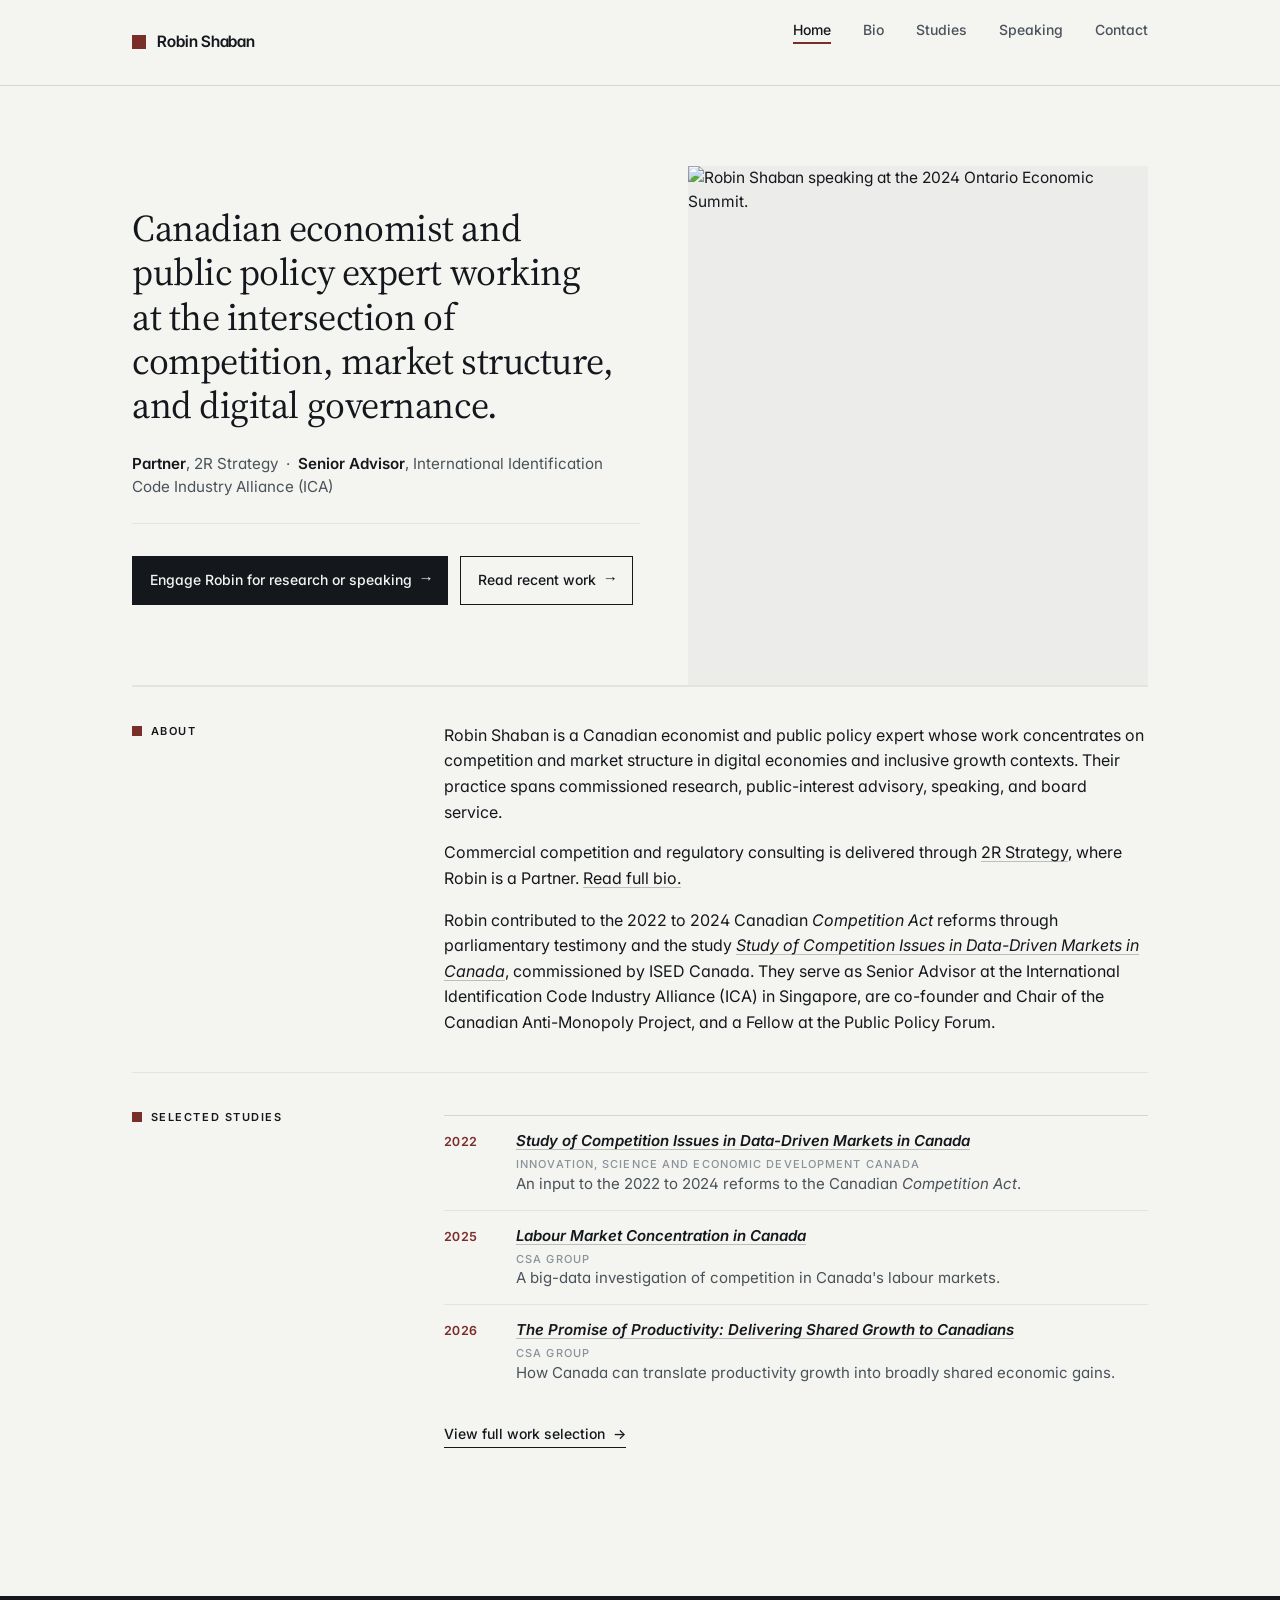
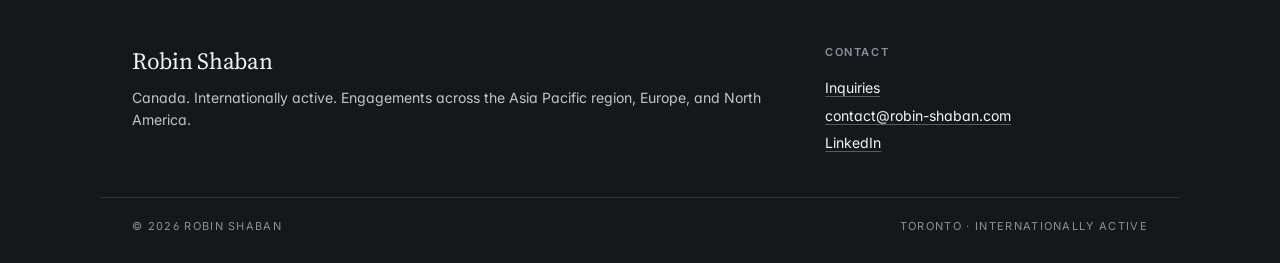
==== index.html @ ea3fa1c0 "Add files via upload" ====
<!DOCTYPE html>
<html lang="en">
<head>
  <meta charset="UTF-8">
  <meta name="viewport" content="width=device-width, initial-scale=1.0">
  <title>Robin Shaban</title>
  <meta name="description" content="Canadian economist and public policy expert working at the intersection of competition, market structure, and digital governance.">
  <meta property="og:type" content="website">
  <meta property="og:title" content="Robin Shaban">
  <meta property="og:description" content="Canadian economist and public policy expert working at the intersection of competition, market structure, and digital governance.">
  <meta property="og:url" content="https://robin-shaban.com/">
  <meta property="og:image" content="https://robin-shaban.com/images/portrait-1.jpg">
  <meta property="og:image:alt" content="Robin Shaban speaking at the 2023 Ontario Economic Summit.">
  <meta property="og:site_name" content="Robin Shaban">
  <meta name="twitter:card" content="summary_large_image">
  <meta name="twitter:title" content="Robin Shaban">
  <meta name="twitter:description" content="Canadian economist and public policy expert working at the intersection of competition, market structure, and digital governance.">
  <meta name="twitter:image" content="https://robin-shaban.com/images/portrait-1.jpg">
  <link rel="icon" type="image/svg+xml" href="favicon.svg">
  <link rel="apple-touch-icon" href="apple-touch-icon.svg">
  <link rel="preconnect" href="https://fonts.googleapis.com">
  <link rel="preconnect" href="https://fonts.gstatic.com" crossorigin>
  <link href="https://fonts.googleapis.com/css2?family=Inter:wght@400;500;600;700&family=Inter+Tight:wght@400;500;600;700&family=Source+Serif+4:opsz,wght@8..60,400;8..60,500;8..60,600&display=swap" rel="stylesheet">
  <link rel="stylesheet" href="styles.css">
</head>
<body>
<a href="#main-content" class="skip-to-content">Skip to main content</a>
<header class="site-header">
  <div class="site-header-inner">
    <a href="index.html" class="site-name">Robin Shaban</a>
    <button class="nav-toggle" aria-label="Toggle navigation" aria-expanded="false" aria-controls="primary-nav">
      <span class="nav-toggle-bar"></span>
      <span class="nav-toggle-bar"></span>
      <span class="nav-toggle-bar"></span>
    </button>
    <nav id="primary-nav" class="site-nav" aria-label="Primary">
      <ul>
        <li><a href="index.html" aria-current="page">Home</a></li>
        <li><a href="bio.html">Bio</a></li>
        <li><a href="work.html">Studies</a></li>
        <li><a href="speaking.html">Speaking</a></li>
        <li><a href="contact.html">Contact</a></li>
      </ul>
    </nav>
  </div>
</header>

<main id="main-content" tabindex="-1">

  <section class="cover-hero">
    <div class="cover-hero-text">
      <h1 class="hero-statement">
        Canadian economist and public policy expert working at the intersection of competition, market structure, and digital governance.
      </h1>
      <p class="hero-proof">
        <strong>Partner</strong>, 2R Strategy &nbsp;&middot;&nbsp; <strong>Senior Advisor</strong>, International Identification Code Industry Alliance (ICA)
      </p>
      <div class="hero-ctas">
        <a href="contact.html" class="btn primary">Engage Robin for research or speaking <span class="arr">&rarr;</span></a>
        <a href="work.html" class="btn">Read recent work <span class="arr">&rarr;</span></a>
      </div>
    </div>
    <figure class="cover-hero-portrait">
      <img src="images/portrait-3.jpg" alt="Robin Shaban speaking at the 2024 Ontario Economic Summit.">
    </figure>
  </section>

  <section class="row">
    <aside class="rail">
      <div class="section-title"><span class="num">&bull;</span>About</div>
    </aside>
    <div>
      <div class="body-prose">
        <p>Robin Shaban is a Canadian economist and public policy expert whose work concentrates on competition and market structure in digital economies and inclusive growth contexts. Their practice spans commissioned research, public-interest advisory, speaking, and board service.</p>
        <p>Commercial competition and regulatory consulting is delivered through <a href="https://2rstrategy.ca/" target="_blank" rel="noopener">2R Strategy</a>, where Robin is a Partner. <a href="bio.html">Read full bio.</a></p>
      </div>
      <div class="body-prose" style="margin-top: 1rem;">
        <p>Robin contributed to the 2022 to 2024 Canadian <em>Competition Act</em> reforms through parliamentary testimony and the study <a href="https://vivicresearch.ca/work/study-of-competition-issues-in-data-driven-markets-in-canada" target="_blank" rel="noopener"><em>Study of Competition Issues in Data-Driven Markets in Canada</em></a>, commissioned by ISED Canada. They serve as Senior Advisor at the International Identification Code Industry Alliance (ICA) in Singapore, are co-founder and Chair of the Canadian Anti-Monopoly Project, and a Fellow at the Public Policy Forum.</p>
      </div>
    </div>
  </section>

  <section class="row">
    <aside class="rail">
      <div class="section-title"><span class="num">&bull;</span>Selected Studies</div>
    </aside>
    <div>
      <div class="table">
        <div class="row-item">
          <span class="ix">2022</span>
          <span class="row-body">
            <strong><a href="https://vivicresearch.ca/work/study-of-competition-issues-in-data-driven-markets-in-canada" target="_blank" rel="noopener"><em>Study of Competition Issues in Data-Driven Markets in Canada</em></a></strong>
            <span class="row-pub">Innovation, Science and Economic Development Canada</span>
            An input to the 2022 to 2024 reforms to the Canadian <em>Competition Act</em>.
          </span>
        </div>
        <div class="row-item">
          <span class="ix">2025</span>
          <span class="row-body">
            <strong><a href="https://www.csagroup.org/wp-content/uploads/CSA_Public-Policy_Labour-Concentration-Paper_Accessible_04.11.25.pdf" target="_blank" rel="noopener"><em>Labour Market Concentration in Canada</em></a></strong>
            <span class="row-pub">CSA Group</span>
            A big-data investigation of competition in Canada's labour markets.
          </span>
        </div>
        <div class="row-item">
          <span class="ix">2026</span>
          <span class="row-body">
            <strong><a href="https://www.csagroup.org/article/public-policy/the-promise-of-productivity-delivering-shared-growth-to-canadians/" target="_blank" rel="noopener"><em>The Promise of Productivity: Delivering Shared Growth to Canadians</em></a></strong>
            <span class="row-pub">CSA Group</span>
            How Canada can translate productivity growth into broadly shared economic gains.
          </span>
        </div>
      </div>
      <a href="work.html" class="ghost-link">View full work selection <span aria-hidden="true">&rarr;</span></a>
    </div>
  </section>

</main>

<footer class="site-footer">
  <div class="site-footer-inner">
    <div>
      <div class="footer-name">Robin Shaban</div>
      <p>Canada. Internationally active. Engagements across the Asia Pacific region, Europe, and North America.</p>
    </div>
    <div>
      <h4>Contact</h4>
      <ul>
        <li><a href="contact.html">Inquiries</a></li>
        <li><a href="mailto:contact@robin-shaban.com">contact@robin-shaban.com</a></li>
        <li><a href="https://www.linkedin.com/in/robinshaban/" target="_blank" rel="noopener">LinkedIn</a></li>
      </ul>
    </div>
  </div>
  <div class="footer-bottom">
    <span>&copy; 2026 Robin Shaban</span>
    <span>Toronto &middot; Internationally active</span>
  </div>
</footer>

<script>
  (function() {
    const btn = document.querySelector('.nav-toggle');
    const nav = document.getElementById('primary-nav');
    if (!btn || !nav) return;
    btn.addEventListener('click', () => {
      const open = nav.classList.toggle('open');
      btn.setAttribute('aria-expanded', open ? 'true' : 'false');
      document.documentElement.classList.toggle('nav-open', open);
    });
    nav.querySelectorAll('a').forEach(a => a.addEventListener('click', () => {
      nav.classList.remove('open');
      btn.setAttribute('aria-expanded', 'false');
      document.documentElement.classList.remove('nav-open');
    }));
  })();
</script>
</body>
</html>
---- styles.css ----
/* ================================================================
   robin-shaban.com — Institute (Cover hero)
   Stage 2: shared styles for index, bio, work, speaking, contact,
   philanthropy.

   Type:    Inter (body, labels, nav) + Source Serif 4 (hero & H1 only)
   Palette: cool off-white paper, near-black ink, deep oxblood accent
   Layout:  rail + content sidebar grid, 260px rail + 1fr content
   ================================================================ */
:root {
  --paper: #f4f4f1;
  --paper-2: #ececea;
  --card: #ffffff;
  --ink: #14181c;
  --ink-2: #4a525a;
  --ink-3: #8a929a;
  --rule: #d6d6d2;
  --rule-soft: #e4e4df;
  --accent: #7a2e2a;
  --accent-soft: #9a3e3a;
  --max: 1080px;
}
* { box-sizing: border-box; margin: 0; padding: 0; }
html { -webkit-text-size-adjust: 100%; }
html, body { background: var(--paper); }
body {
  font-family: "Inter", -apple-system, BlinkMacSystemFont, system-ui, sans-serif;
  font-feature-settings: "kern", "liga", "ss01", "cv11";
  font-size: 15.5px;
  line-height: 1.55;
  color: var(--ink);
  -webkit-font-smoothing: antialiased;
  text-rendering: optimizeLegibility;
}
a {
  color: var(--ink);
  text-decoration: underline;
  text-decoration-thickness: 1px;
  text-underline-offset: 3px;
  text-decoration-color: rgba(20, 24, 28, 0.25);
}
a:hover {
  color: var(--accent);
  text-decoration-color: var(--accent);
}
em, i { font-style: italic; }
strong { font-weight: 600; }
h1, h2, h3, h4 { font-style: normal; }
/* ---------- Site Header ---------- */
header.site-header {
  background: var(--paper);
  border-bottom: 1px solid var(--rule);
  position: relative;
}
.site-header-inner {
  max-width: var(--max);
  margin: 0 auto;
  padding: 1.15rem 2rem;
  display: flex;
  justify-content: space-between;
  align-items: center;
  gap: 2rem;
}
.site-name {
  font-family: "Inter Tight", "Inter", sans-serif;
  font-weight: 600;
  font-size: 0.98rem;
  letter-spacing: -0.005em;
  text-decoration: none;
  color: var(--ink);
  display: flex;
  align-items: center;
  gap: 0.7rem;
}
.site-name::before {
  content: "";
  width: 14px;
  height: 14px;
  background: var(--accent);
  display: inline-block;
}
nav.site-nav ul {
  list-style: none;
  display: flex;
  gap: 2rem;
}
nav.site-nav a {
  text-decoration: none;
  color: var(--ink-2);
  font-size: 0.875rem;
  font-weight: 500;
  padding-bottom: 4px;
}
nav.site-nav a:hover { color: var(--ink); }
nav.site-nav a[aria-current="page"] {
  color: var(--ink);
  border-bottom: 2px solid var(--accent);
}
/* ---------- Main + Row grid ---------- */
main {
  max-width: var(--max);
  margin: 0 auto;
  padding: 2.5rem 2rem 3rem;
}
.row {
  display: grid;
  grid-template-columns: 260px 1fr;
  column-gap: 3.25rem;
  padding: 2.25rem 0;
  border-top: 1px solid var(--rule-soft);
  align-items: start;
}
.row:first-child { border-top: none; padding-top: 1rem; }
.rail .label,
.section-title,
.eyebrow {
  font-family: "Inter", sans-serif;
  font-weight: 600;
}
.section-title {
  font-size: 11px;
  letter-spacing: 0.14em;
  text-transform: uppercase;
  color: var(--ink);
  margin-bottom: 0.4rem;
}
.section-title .num {
  display: inline-block;
  width: 10px;
  height: 10px;
  background: var(--accent);
  color: transparent;
  font-size: 0;
  vertical-align: middle;
  margin-right: 0.55rem;
  position: relative;
  top: -1px;
}
/* ---------- Cover Hero (home page only) ---------- */
.cover-hero {
  display: grid;
  grid-template-columns: 1.05fr 0.95fr;
  column-gap: 3rem;
  align-items: stretch;
  padding: 2.5rem 0 0;
  border-bottom: 1px solid var(--rule-soft);
  min-height: 560px;
}
.cover-hero-text {
  display: flex;
  flex-direction: column;
  justify-content: center;
  padding-bottom: 2.5rem;
}
.eyebrow {
  font-size: 11px;
  letter-spacing: 0.18em;
  text-transform: uppercase;
  color: var(--accent);
  margin-bottom: 1.25rem;
  display: flex;
  align-items: baseline;
  gap: 0.7rem;
}
.eyebrow::before {
  content: "";
  display: inline-block;
  width: 32px;
  height: 1px;
  background: var(--accent);
  flex: 0 0 32px;
}
.hero-statement {
  font-family: "Source Serif 4", Georgia, "Times New Roman", serif;
  font-size: 2.35rem;
  line-height: 1.18;
  letter-spacing: -0.012em;
  font-weight: 400;
  color: var(--ink);
  margin-bottom: 1.5rem;
  text-wrap: balance;
}
.hero-proof {
  font-size: 0.95rem;
  color: var(--ink-2);
  margin-bottom: 2rem;
  padding-bottom: 1.5rem;
  border-bottom: 1px solid var(--rule-soft);
}
.hero-proof strong { font-weight: 600; color: var(--ink); }
.hero-ctas {
  display: flex;
  gap: 0.75rem;
  flex-wrap: wrap;
}
.cover-hero-portrait {
  position: relative;
  overflow: hidden;
  background: var(--paper-2);
}
.cover-hero-portrait img {
  position: absolute;
  inset: 0;
  width: 100%;
  height: 100%;
  object-fit: cover;
  object-position: center 18%;
}
.cover-hero-portrait .tag {
  position: absolute;
  bottom: 14px;
  right: 14px;
  background: rgba(20, 24, 28, 0.62);
  backdrop-filter: blur(8px);
  color: var(--paper);
  font-size: 10.5px;
  letter-spacing: 0.18em;
  text-transform: uppercase;
  font-weight: 600;
  padding: 7px 11px;
  text-align: right;
  line-height: 1.55;
}
/* ---------- Page intro (non-home pages, balanced 2-col stretch) ---------- */
.page-intro {
  display: grid;
  grid-template-columns: 1.05fr 0.95fr;
  column-gap: 3rem;
  align-items: stretch;
  padding: 2.75rem 0 2.75rem;
  border-bottom: 1px solid var(--rule-soft);
}
.page-intro.start { align-items: start; }
.page-intro.start .page-intro-figure { position: sticky; top: 1rem; align-self: start; aspect-ratio: 3 / 4; min-height: 0; }
.page-intro-right { display: flex; flex-direction: column; gap: 1rem; }
.page-intro.start .page-intro-right { position: sticky; top: 1rem; align-self: start; }
.page-intro.start .page-intro-right .page-intro-figure {
  position: relative;
  aspect-ratio: auto;
  min-height: 0;
  display: block;
  top: auto;
}
.page-intro.start .page-intro-right .page-intro-figure img {
  position: relative;
  width: 100%;
  height: auto;
  inset: auto;
  display: block;
  aspect-ratio: 4 / 5;
  object-fit: cover;
}
.page-intro-right .download-row { flex-wrap: wrap; gap: 0.5rem; }
.page-intro-right .download-row .btn { flex: 1; min-width: 0; font-size: 0.82rem; padding: 0.65rem 0.85rem; }
.page-intro.no-figure { grid-template-columns: 1fr; max-width: 720px; }
.page-intro-text {
  display: flex;
  flex-direction: column;
  justify-content: center;
  padding-bottom: 0.5rem;
}
.page-intro-figure {
  position: relative;
  overflow: hidden;
  background: var(--paper-2);
  margin: 0;
  aspect-ratio: 4 / 3;
  min-height: 260px;
}
.page-intro-figure img {
  position: absolute;
  inset: 0;
  width: 100%;
  height: 100%;
  object-fit: cover;
  display: block;
}
.page-intro-figure .tag {
  position: absolute;
  bottom: 14px;
  right: 14px;
  background: rgba(20, 24, 28, 0.62);
  backdrop-filter: blur(8px);
  color: var(--paper);
  font-size: 10.5px;
  letter-spacing: 0.18em;
  text-transform: uppercase;
  font-weight: 600;
  padding: 7px 11px;
  text-align: right;
  line-height: 1.55;
}
.page-intro-figure .play-overlay {
  position: absolute; inset: 0;
  display: grid; place-items: center;
  z-index: 2;
}
.page-intro-figure .play-overlay .feature-play {
  width: 76px; height: 76px;
  background: var(--accent);
  border-radius: 50%;
  display: grid; place-items: center;
  box-shadow: 0 8px 28px rgba(0,0,0,0.35);
  transition: transform 0.18s;
}
.page-intro-figure .play-overlay .feature-play::after {
  content: "";
  width: 0; height: 0;
  border-left: 18px solid var(--paper);
  border-top: 12px solid transparent;
  border-bottom: 12px solid transparent;
  margin-left: 5px;
}
/* ---------- Feature spotlight (home page in-conversation) ---------- */
/* ---------- Roles & credentials grid (bio page) ---------- */
/* ---------- About anchors (home) ---------- */
/* ---------- Entry list (past speaking, consistent format) ---------- */
ul.entries { list-style: none; margin-left: 0; margin-bottom: 0; }
ul.entries li {
  display: flex;
  flex-direction: column;
  gap: 0.3rem;
  padding: 0.95rem 0;
  border-bottom: 1px solid var(--rule-soft);
  margin-bottom: 0;
}
ul.entries li:last-child { border-bottom: none; }
ul.entries .e-type {
  font-family: "Inter", sans-serif;
  font-size: 10.5px;
  letter-spacing: 0.16em;
  text-transform: uppercase;
  color: var(--accent);
  font-weight: 600;
  display: inline-flex;
  gap: 0.55rem;
  align-items: baseline;
}
ul.entries .e-type::before {
  content: "";
  display: inline-block;
  width: 22px;
  height: 1px;
  background: var(--accent);
  align-self: center;
}
ul.entries .e-body {
  font-size: 1rem;
  line-height: 1.45;
  color: var(--ink);
  display: block;
}
ul.entries .e-body .e-title { font-weight: 600; color: var(--ink); }
ul.entries .e-body .e-title em { font-style: italic; }
ul.entries .e-body .e-venue { color: var(--ink-3); font-weight: 400; }
@media (max-width: 900px) {
ul.entries .e-type { font-size: 10px; }
}
/* Engagement accordion (speaking selected engagements) */
/* ---------- Engagements: Featured + linklist (speaking) ---------- */
/* ---------- Engagements 1 + 2 grid (speaking) ---------- */
/* ---------- Speaking variants ---------- */
/* Variant A: full-width banner hero */
/* Variant B: photo grid hero */
/* Variant D: pull-quote led */
/* Variant E: topics-first hero */
/* ---------- Download row (CV & media) ---------- */
.download-row {
  display: flex;
  gap: 0.75rem;
  flex-wrap: wrap;
  margin-top: 1rem;
}
/* ---------- Page header (non-home pages) ---------- */
.page-header.row {
  border-top: none;
  padding-top: 1.5rem;
  padding-bottom: 2.5rem;
}
.page-header .eyebrow { margin-bottom: 0;}
.page-title {
  font-family: "Source Serif 4", Georgia, "Times New Roman", serif;
  font-weight: 400;
  font-size: 2.6rem;
  line-height: 1.12;
  letter-spacing: -0.014em;
  color: var(--ink);
  margin-bottom: 1rem;
  text-wrap: balance;
}
.lede {
  font-size: 1.05rem;
  line-height: 1.55;
  color: var(--ink);
  margin-bottom: 0.95rem;
  text-wrap: pretty;
}
.lede:last-child { margin-bottom: 0; }
/* ---------- Buttons ---------- */
.btn {
  display: inline-flex;
  align-items: center;
  gap: 0.6rem;
  padding: 0.72rem 1.05rem;
  font-size: 0.875rem;
  font-weight: 500;
  text-decoration: none;
  border: 1px solid var(--ink);
  color: var(--ink);
  background: transparent;
  transition: background 0.15s ease, color 0.15s ease;
}
.btn.primary {
  background: var(--ink);
  color: var(--paper);
  border-color: var(--ink);
}
.btn.primary:hover { background: var(--accent); border-color: var(--accent); }
.btn:hover { background: var(--ink); color: var(--paper); }
.btn .arr {
  font-family: ui-monospace, "JetBrains Mono", Menlo, monospace;
  font-size: 0.95rem;
  transition: transform 0.15s ease;
}
.btn:hover .arr { transform: translateX(3px); }
/* ---------- Body prose ---------- */
p { margin-bottom: 0.95rem; }
p:last-child { margin-bottom: 0; }
.body-prose p { font-size: 1rem; line-height: 1.6; color: var(--ink); }
.body-prose p:first-child { margin-top: 0; }
ul, ol { margin-left: 1.25rem; margin-bottom: 1rem; }
li { margin-bottom: 0.5rem; }
/* ---------- Directory list (used on bio, contact, etc.) ---------- */
ul.directory {
  list-style: none;
  margin-left: 0;
  border-top: 1px solid var(--rule);
}
ul.directory li {
  padding: 0.85rem 0;
  border-bottom: 1px solid var(--rule-soft);
  font-size: 0.97rem;
  line-height: 1.5;
  display: grid;
  grid-template-columns: 110px 1fr;
  gap: 1rem;
  align-items: baseline;
  margin-bottom: 0;
}
ul.directory li:last-child { border-bottom: none; }
ul.directory .tag {
  font-family: "Inter", sans-serif;
  font-size: 10.5px;
  letter-spacing: 0.12em;
  text-transform: uppercase;
  color: var(--accent);
  font-weight: 600;
}
ul.directory strong { font-weight: 600; }
ul.directory em { font-style: italic; }
/* ---------- Credentials block (numbered with tag column) ---------- */
/* ---------- Work item table rows (used on home + selected work) ---------- */
.table {
  border-top: 1px solid var(--rule);
  margin-top: 0.4rem;
}
.table .row-item {
  display: grid;
  grid-template-columns: 56px 1fr;
  gap: 1rem;
  padding: 0.9rem 0;
  border-bottom: 1px solid var(--rule-soft);
  align-items: baseline;
}
.table .row-item:last-child { border-bottom: none; }
.table .ix {
  font-family: "Inter Tight", "Inter", sans-serif;
  font-feature-settings: "tnum";
  font-size: 0.78rem;
  color: var(--accent);
  letter-spacing: 0.04em;
  font-weight: 600;
}
.table .row-body {
  font-size: 0.94rem;
  line-height: 1.5;
  color: var(--ink-2);
}
.table .row-body strong { color: var(--ink); font-weight: 600; }
.table .row-body em { font-style: italic; }
.table .row-pub {
  display: block;
  margin-top: 0.2rem;
  font-size: 11px;
  letter-spacing: 0.1em;
  text-transform: uppercase;
  color: var(--ink-3);
  font-weight: 500;
}
/* ---------- Work article (full, used on work.html accordion entries) ---------- */
.work-item {
  padding: 1.5rem 0;
  border-bottom: 1px solid var(--rule-soft);
}
.work-item:last-child { border-bottom: none; padding-bottom: 0.75rem; }
.work-item:first-of-type { padding-top: 0.75rem; }
.work-item-meta {
  font-size: 11px;
  letter-spacing: 0.14em;
  text-transform: uppercase;
  color: var(--accent);
  font-weight: 600;
  margin-bottom: 0.45rem;
}
.work-item-title {
  font-weight: 600;
  font-size: 1.06rem;
  line-height: 1.35;
  margin-bottom: 0.5rem;
  color: var(--ink);
}
.work-item-title em { font-style: italic; }
.work-item-title a { text-decoration-color: rgba(20,24,28,0.4); }
.work-item p {
  font-size: 0.95rem;
  line-height: 1.55;
  color: var(--ink-2);
}
/* ---------- Topics (speaking page) ---------- */
.topic {
  padding: 1.1rem 0;
  border-bottom: 1px solid var(--rule-soft);
}
.topic:last-child { border-bottom: none; }
.topic:first-of-type { padding-top: 0.5rem; }
.topic-title {
  font-weight: 600;
  font-size: 1.02rem;
  line-height: 1.35;
  margin-bottom: 0.4rem;
  color: var(--ink);
}
.topic-title em { font-style: italic; }
.topic-desc {
  color: var(--ink-2);
  font-size: 0.94rem;
  line-height: 1.55;
}
/* ---------- Accordion (year groupings) ---------- */
details {
  border-bottom: 1px solid var(--rule);
  padding: 0;
}
details:first-of-type { border-top: 1px solid var(--rule); }
summary {
  cursor: pointer;
  padding: 1rem 0;
  font-family: "Inter", sans-serif;
  font-weight: 600;
  font-size: 12px;
  letter-spacing: 0.16em;
  text-transform: uppercase;
  color: var(--ink);
  list-style: none;
  position: relative;
  padding-right: 2rem;
  display: flex;
  align-items: baseline;
  gap: 0.85rem;
}
summary::-webkit-details-marker { display: none; }
summary .year-num {
  font-family: "Source Serif 4", Georgia, serif;
  font-weight: 400;
  font-size: 1.45rem;
  letter-spacing: -0.005em;
  color: var(--ink);
  text-transform: none;
  line-height: 1;
  font-feature-settings: "lnum";
}
summary .year-count {
  margin-left: auto;
  margin-right: 1.75rem;
  font-size: 11px;
  color: var(--ink-3);
  font-weight: 500;
  letter-spacing: 0.1em;
}
summary::after {
  content: "+";
  position: absolute;
  right: 0.25rem;
  top: 50%;
  transform: translateY(-50%);
  font-size: 1.25rem;
  font-weight: 400;
  color: var(--accent);
}
details[open] > summary::after { content: "\2212"; }
details[open] > summary { margin-bottom: 0.5rem; }
details .work-item:first-of-type { padding-top: 1rem; }
details ul.directory { margin-top: 0.5rem; border-top: none; }
details ul.directory li:first-child { border-top: 1px solid var(--rule-soft); }
/* ---------- Featured engagement card ---------- */
.feature-card {
  background: var(--card);
  border: 1px solid var(--rule);
}
.feature-thumb {
  display: block;
  aspect-ratio: 16 / 9;
  border-bottom: 1px solid var(--rule);
  position: relative;
  overflow: hidden;
}
.feature-thumb img {
  position: absolute; inset: 0;
  width: 100%; height: 100%;
  object-fit: cover;
}
.feature-thumb::after {
  content: "";
  position: absolute; inset: 0;
  background: linear-gradient(180deg, rgba(20,24,28,0) 50%, rgba(20,24,28,0.55) 100%);
  pointer-events: none;
}
.feature-thumb[data-activated]::after {
  display: none;
}
.feature-thumb .play-overlay {
  position: absolute;
  inset: 0;
  display: grid;
  place-items: center;
  z-index: 1;
}
.feature-thumb .play-overlay .feature-play {
  width: 64px; height: 64px;
  background: var(--accent);
  border-radius: 50%;
  display: grid;
  place-items: center;
  box-shadow: 0 6px 24px rgba(0,0,0,0.3);
}
.feature-thumb .play-overlay .feature-play::after {
  content: "";
  width: 0; height: 0;
  border-left: 15px solid var(--paper);
  border-top: 9px solid transparent;
  border-bottom: 9px solid transparent;
  margin-left: 4px;
}
.feature-thumb .tag {
  position: absolute;
  top: 12px;
  left: 12px;
  z-index: 2;
  background: rgba(20,24,28,0.78);
  color: var(--paper);
  font-size: 10.5px;
  letter-spacing: 0.14em;
  text-transform: uppercase;
  font-weight: 600;
  padding: 4px 8px;
}
.feature-body {
  padding: 1.15rem 1.25rem 1.3rem;
}
.feature-meta {
  font-size: 11px;
  letter-spacing: 0.12em;
  text-transform: uppercase;
  color: var(--ink-3);
  font-weight: 600;
  margin-bottom: 0.45rem;
  display: flex;
  gap: 0.6rem;
  flex-wrap: wrap;
}
.feature-meta span::after { content: "·"; margin-left: 0.6rem; color: var(--rule); }
.feature-meta span:last-child::after { content: none; }
.feature-title {
  font-weight: 600;
  font-size: 1.18rem;
  letter-spacing: -0.01em;
  line-height: 1.3;
  margin-bottom: 0.4rem;
}
.feature-title a { text-decoration: none; }
.feature-title a:hover { color: var(--accent); }
.feature-desc { font-size: 0.9rem; color: var(--ink-2); }
/* ---------- Photographic plates inside content rails ---------- */
/* Per-image cropping helpers (override default object-position) */
/* Full-bleed photo band inside content (used on credentials, etc.) */
/* ---------- Ghost link / "more" link ---------- */
.ghost-link {
  display: inline-flex;
  align-items: center;
  gap: 0.5rem;
  margin-top: 1.5rem;
  text-decoration: none;
  font-size: 0.875rem;
  font-weight: 500;
  color: var(--ink);
  padding-bottom: 3px;
  border-bottom: 1px solid var(--ink);
}
.ghost-link:hover { color: var(--accent); border-color: var(--accent); }
/* ---------- Inline placeholders (CV PDF pending, etc.) ---------- */
/* ---------- Footer ---------- */
footer.site-footer {
  background: var(--ink);
  color: var(--paper);
  margin-top: 4rem;
}
footer.site-footer a { color: var(--paper); text-decoration-color: rgba(244,244,241,0.3); }
footer.site-footer a:hover { color: #d9aaa6; text-decoration-color: #d9aaa6; }
.site-footer-inner,
.footer-inner {
  max-width: var(--max);
  margin: 0 auto;
  padding: 3rem 2rem 1.5rem;
  display: grid;
  grid-template-columns: 2fr 1fr;
  gap: 3rem;
}
.site-footer-inner h4,
.footer-inner h4 {
  font-size: 11px;
  letter-spacing: 0.14em;
  text-transform: uppercase;
  color: var(--ink-3);
  font-weight: 600;
  margin-bottom: 0.85rem;
}
.site-footer-inner p,
.site-footer-inner li,
.footer-inner p,
.footer-inner li {
  font-size: 0.88rem;
  color: rgba(244,244,241,0.78);
  line-height: 1.6;
  margin-bottom: 0;
}
.site-footer-inner ul,
.footer-inner ul { list-style: none; margin-left: 0; }
.site-footer-inner li,
.footer-inner li { padding: 0.15rem 0; }
.footer-name {
  font-family: "Source Serif 4", Georgia, serif;
  font-size: 1.45rem;
  font-weight: 400;
  letter-spacing: -0.012em;
  margin-bottom: 0.4rem;
  color: var(--paper);
}
.footer-bottom {
  max-width: var(--max);
  margin: 0 auto;
  padding: 1.25rem 2rem 1.75rem;
  border-top: 1px solid rgba(244,244,241,0.12);
  display: flex;
  justify-content: space-between;
  font-size: 11px;
  letter-spacing: 0.12em;
  text-transform: uppercase;
  color: rgba(244,244,241,0.55);
}
/* ---------- Video hero (used on Speaking page) ---------- */
/* ---------- Contact form (used on Contact page) ---------- */
.contact-grid {
  display: grid;
  grid-template-columns: 1.3fr 0.9fr;
  column-gap: 3.25rem;
  padding: 2.5rem 0;
  border-top: 1px solid var(--rule-soft);
  align-items: start;
}
.contact-form {
  display: flex;
  flex-direction: column;
  gap: 1.1rem;
}
.contact-form .form-row {
  display: flex;
  flex-direction: column;
  gap: 0.4rem;
}
.contact-form .form-grid {
  display: grid;
  grid-template-columns: 1fr 1fr;
  gap: 1.1rem;
}
.contact-form label {
  font-family: "Inter", sans-serif;
  font-size: 10.5px;
  letter-spacing: 0.14em;
  text-transform: uppercase;
  color: var(--ink-2);
  font-weight: 600;
}
.contact-form label .req { color: var(--accent); margin-left: 4px; }
.contact-form label .optional { color: var(--ink-3); font-weight: 500; letter-spacing: 0.08em; text-transform: none; margin-left: 6px; font-size: 10px; }
.contact-form input,
.contact-form select,
.contact-form textarea {
  font-family: "Inter", sans-serif;
  font-size: 0.96rem;
  color: var(--ink);
  background: var(--card);
  border: 1px solid var(--rule);
  padding: 0.78rem 0.95rem;
  border-radius: 0;
  width: 100%;
  -webkit-appearance: none;
  appearance: none;
}
.contact-form input:focus,
.contact-form select:focus,
.contact-form textarea:focus {
  outline: none;
  border-color: var(--accent);
  box-shadow: 0 0 0 1px var(--accent);
}
.contact-form select {
  background-image: linear-gradient(45deg, transparent 50%, var(--ink-2) 50%),
                    linear-gradient(135deg, var(--ink-2) 50%, transparent 50%);
  background-position: calc(100% - 18px) 50%, calc(100% - 12px) 50%;
  background-size: 6px 6px;
  background-repeat: no-repeat;
  padding-right: 2rem;
}
.contact-form textarea {
  resize: vertical;
  min-height: 140px;
  font-family: "Inter", sans-serif;
  line-height: 1.5;
}
.contact-form .submit-row {
  display: flex;
  align-items: center;
  justify-content: space-between;
  gap: 1rem;
  margin-top: 0.5rem;
}
.contact-form .submit-row .note {
  font-size: 12px;
  color: var(--ink-3);
  line-height: 1.5;
}
.contact-aside .aside-block {
  margin-bottom: 1.5rem;
  padding-bottom: 1.5rem;
  border-bottom: 1px solid var(--rule-soft);
}
.contact-aside .aside-block:last-child { border-bottom: none; }
.contact-aside .aside-block h3 {
  font-family: "Inter", sans-serif;
  font-size: 11px;
  letter-spacing: 0.14em;
  text-transform: uppercase;
  color: var(--ink);
  font-weight: 600;
  margin-bottom: 0.55rem;
}
.contact-aside .aside-block p {
  font-size: 0.93rem;
  line-height: 1.55;
  color: var(--ink-2);
  margin-bottom: 0.5rem;
}
.contact-aside .aside-block p:last-child { margin-bottom: 0; }
.contact-aside .aside-block ul {
  list-style: none;
  margin-left: 0;
  margin-bottom: 0;
}
.contact-aside .aside-block li {
  font-size: 0.93rem;
  line-height: 1.5;
  color: var(--ink-2);
  margin-bottom: 0.3rem;
  padding-left: 0;
}
/* ---------- Pillars grid (philanthropy) ---------- */
.pillars-grid {
  display: grid;
  grid-template-columns: repeat(3, 1fr);
  gap: 1.25rem;
  margin-top: 0.5rem;
}
.pillars-grid .pillar {
  background: var(--card);
  border: 1px solid var(--rule);
  padding: 1.25rem 1.25rem 1.4rem;
  display: flex;
  flex-direction: column;
  gap: 0.6rem;
}
.pillars-grid .pillar-meta {
  font-family: "Inter", sans-serif;
  font-size: 10.5px;
  letter-spacing: 0.16em;
  text-transform: uppercase;
  color: var(--accent);
  font-weight: 600;
  margin: 0;
}
.pillars-grid .pillar-title {
  font-family: "Source Serif 4", Georgia, serif;
  font-weight: 500;
  font-size: 1.15rem;
  line-height: 1.25;
  letter-spacing: -0.005em;
  color: var(--ink);
}
.pillars-grid .pillar-points {
  list-style: disc;
  margin: 0.25rem 0 0 1.1rem;
  padding: 0;
}
.pillars-grid .pillar-points li {
  font-size: 0.93rem;
  line-height: 1.55;
  color: var(--ink-2);
  margin-bottom: 0.5rem;
}
.pillars-grid .pillar-points li:last-child { margin-bottom: 0; }
.pillars-grid .pillar-points li::marker { color: var(--accent); }
@media (max-width: 900px) {
.pillars-grid { grid-template-columns: 1fr; }
}
/* ---------- Skip to main content (accessibility) ---------- */
.skip-to-content {
  position: absolute;
  left: 1rem;
  top: 1rem;
  z-index: 100;
  background: var(--ink);
  color: var(--paper);
  padding: 0.6rem 1rem;
  font-family: "Inter", sans-serif;
  font-size: 0.85rem;
  font-weight: 600;
  text-decoration: none;
  transform: translateY(-200%);
  transition: transform 0.18s ease;
}
.skip-to-content:focus,
.skip-to-content:focus-visible {
  transform: translateY(0);
  outline: 2px solid var(--accent);
  outline-offset: 2px;
  color: var(--paper);
}
/* ---------- Focus styles (accessibility) ---------- */
:focus { outline: none; }
a:focus-visible,
button:focus-visible,
summary:focus-visible,
input:focus-visible,
select:focus-visible,
textarea:focus-visible,
.btn:focus-visible {
  outline: 2px solid var(--accent);
  outline-offset: 2px;
}
input:focus-visible,
select:focus-visible,
textarea:focus-visible {
  outline-offset: -1px;
}
/* ---------- Mobile navigation toggle ---------- */
.nav-toggle {
  display: none;
  background: transparent;
  border: none;
  padding: 0.6rem;
  margin-right: -0.6rem;
  cursor: pointer;
  flex-direction: column;
  gap: 5px;
  width: 38px;
  height: 38px;
  align-items: center;
  justify-content: center;
}
.nav-toggle-bar {
  display: block;
  width: 20px;
  height: 2px;
  background: var(--ink);
  transition: transform 0.2s ease, opacity 0.2s ease;
}
.nav-toggle[aria-expanded="true"] .nav-toggle-bar:nth-child(1) {
  transform: translateY(7px) rotate(45deg);
}
.nav-toggle[aria-expanded="true"] .nav-toggle-bar:nth-child(2) { opacity: 0; }
.nav-toggle[aria-expanded="true"] .nav-toggle-bar:nth-child(3) {
  transform: translateY(-7px) rotate(-45deg);
}
@media (max-width: 760px) {
.nav-toggle { display: flex; }
nav.site-nav {
    position: absolute;
    top: 100%;
    left: 0;
    right: 0;
    background: var(--paper);
    border-bottom: 1px solid var(--rule);
    box-shadow: 0 8px 24px rgba(0,0,0,0.08);
    max-height: 0;
    overflow: hidden;
    transition: max-height 0.24s ease;
    z-index: 50;
  }
nav.site-nav.open { max-height: 80vh; }
nav.site-nav ul {
    flex-direction: column;
    gap: 0;
    padding: 0.5rem 0;
  }
nav.site-nav li {
    border-bottom: 1px solid var(--rule-soft);
  }
nav.site-nav li:last-child { border-bottom: none; }
nav.site-nav a {
    display: block;
    padding: 0.95rem 2rem;
    font-size: 0.95rem;
    border-bottom: none !important;
  }
nav.site-nav a[aria-current="page"] {
    border-bottom: none !important;
    border-left: 3px solid var(--accent);
    padding-left: calc(2rem - 3px);
  }
.site-header-inner { position: relative; }
html.nav-open { overflow: hidden; }
}
/* ---------- Dark mode (prefers-color-scheme) ---------- */
@media (prefers-color-scheme: dark) {
:root {
    --paper: #14181c;
    --paper-2: #1c2127;
    --card: #1f242a;
    --ink: #ececea;
    --ink-2: #b2b6b8;
    --ink-3: #7e858a;
    --rule: #2c333a;
    --rule-soft: #232a31;
    --accent: #d18a86;
    --accent-soft: #b96e6a;
  }
html, body { background: var(--paper); color: var(--ink); }
a { color: var(--ink); text-decoration-color: rgba(236,236,234,0.35); }
a:hover { color: var(--accent); text-decoration-color: var(--accent); }
.site-header { background: var(--paper); border-bottom-color: var(--rule); }
.nav-toggle-bar { background: var(--ink); }
nav.site-nav { background: var(--paper); }
footer.site-footer { background: #0c1014; border-top: 1px solid var(--rule); }
footer.site-footer a { color: rgba(236,236,234,0.78); }
footer.site-footer a:hover { color: var(--accent); }
.footer-bottom { color: rgba(236,236,234,0.5); border-color: rgba(236,236,234,0.1); }
.page-intro-figure img { opacity: 0.95; }
.feature-card { background: var(--card); }
.feature-thumb img { opacity: 0.9; }
.btn { color: var(--ink); border-color: var(--ink); }
.btn.primary { background: var(--ink); color: var(--paper); }
.btn.primary:hover { background: var(--accent); border-color: var(--accent); color: var(--paper); }
.btn:not(.primary):hover { background: var(--ink); color: var(--paper); }
.contact-form input, .contact-form select, .contact-form textarea {
    background: var(--card);
    border-color: var(--rule);
    color: var(--ink);
  }
.contact-form input:focus, .contact-form select:focus, .contact-form textarea:focus {
    border-color: var(--accent);
    box-shadow: 0 0 0 1px var(--accent);
  }
.feature-thumb .tag { background: rgba(20,24,28,0.85); }
}
/* ---------- Responsive ---------- */
@media (max-width: 900px) {
.row { grid-template-columns: 1fr; gap: 1rem; column-gap: 0; }
.page-intro { grid-template-columns: 1fr; gap: 1.5rem; padding: 1.75rem 0; }
.page-intro-figure { aspect-ratio: 16 / 10; min-height: 0; }
.contact-grid { grid-template-columns: 1fr; gap: 1.5rem; column-gap: 0; }
.contact-form .form-grid { grid-template-columns: 1fr; }
.cover-hero { grid-template-columns: 1fr; min-height: 0; padding: 2rem 0 0; }
.cover-hero-portrait { aspect-ratio: 4 / 5; }
.hero-statement, .page-title { font-size: 1.7rem; }
.site-footer-inner, .footer-inner { grid-template-columns: 1fr; gap: 1.5rem; }
main { padding: 1.5rem 1.25rem 2.5rem; }
ul.directory li { grid-template-columns: 1fr; gap: 0.2rem; }
summary .year-count { display: none; }
/* Touch targets: larger button hit area */
.btn { padding: 0.85rem 1.1rem; font-size: 0.9rem; }
/* Form inputs: 16px minimum to prevent iOS zoom on focus */
.contact-form input,
.contact-form select,
.contact-form textarea { font-size: 16px; padding: 0.85rem 1rem; }
/* Hero CTAs and download buttons stack full-width on mobile */
.hero-ctas { flex-direction: column; align-items: stretch; }
.hero-ctas .btn { justify-content: space-between; width: 100%; }
.download-row { flex-direction: column; }
.page-intro-right .download-row .btn { width: 100%; padding: 0.85rem 1rem; font-size: 0.88rem; }
/* Disable sticky positioning on bio page mobile (no second column to anchor against) */
.page-intro.start .page-intro-figure,
.page-intro.start .page-intro-right { position: static; top: auto; }
}

@media (max-width: 480px) {
.hero-statement, .page-title { font-size: 1.45rem; }
.hero-proof { font-size: 0.92rem; }
main { padding: 1.25rem 1rem 2rem; }
.page-intro { padding: 1.25rem 0; }
.btn { font-size: 0.85rem; padding: 0.8rem 1rem; }
}
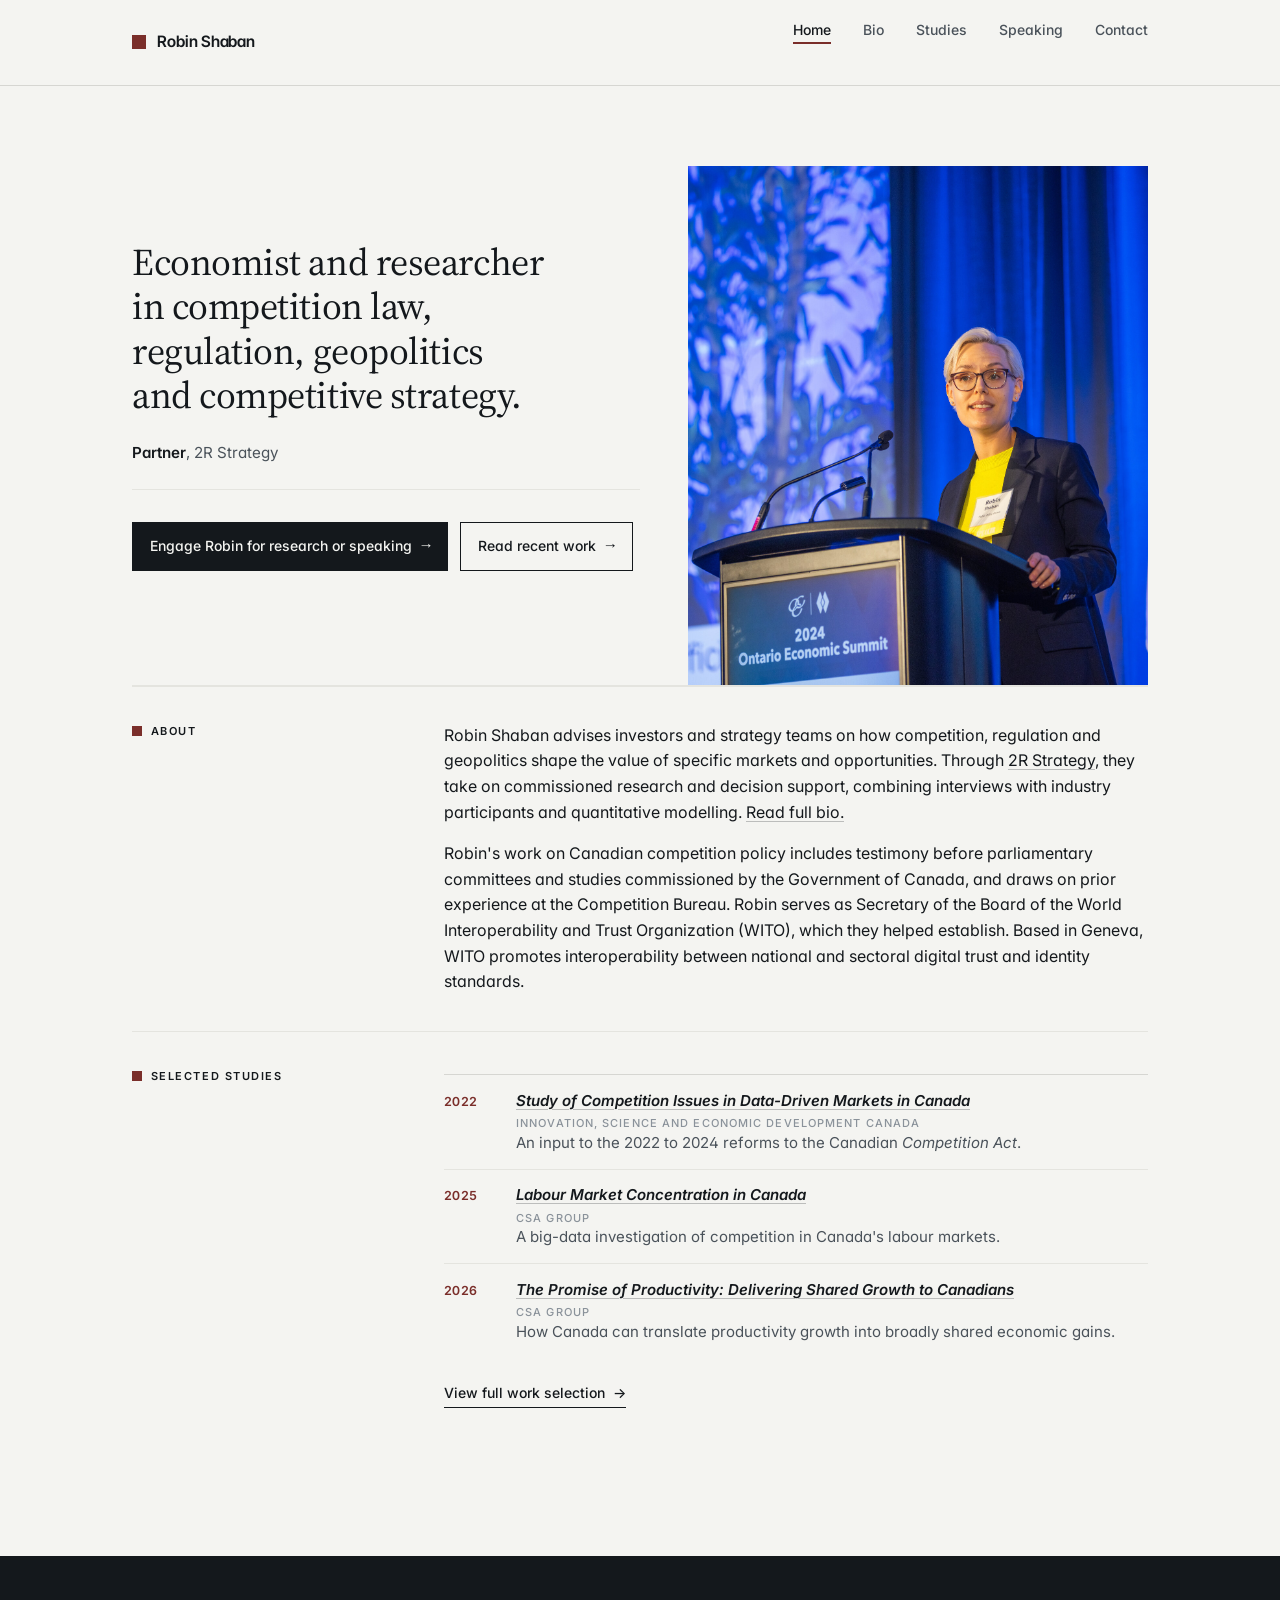
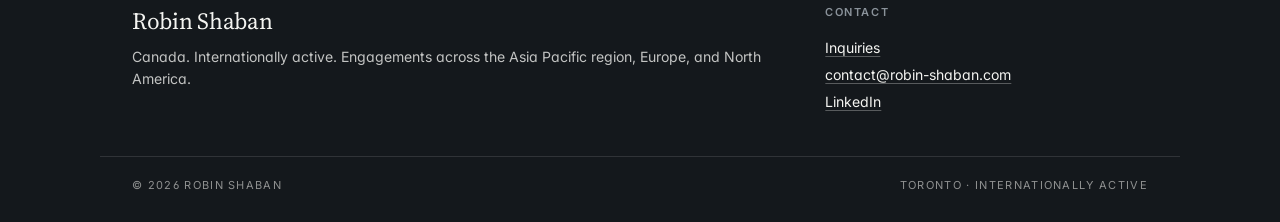
==== commit c6b0d911: "Add files via upload" ====
--- a/index.html
+++ b/index.html
@@ -50,10 +50,10 @@
   <section class="cover-hero">
     <div class="cover-hero-text">
       <h1 class="hero-statement">
-        Canadian economist and public policy expert working at the intersection of competition, market structure, and digital governance.
+        Economist and researcher in competition law, regulation, geopolitics and competitive strategy.
       </h1>
       <p class="hero-proof">
-        <strong>Partner</strong>, 2R Strategy &nbsp;&middot;&nbsp; <strong>Senior Advisor</strong>, International Identification Code Industry Alliance (ICA)
+        <strong>Partner</strong>, 2R Strategy
       </p>
       <div class="hero-ctas">
         <a href="contact.html" class="btn primary">Engage Robin for research or speaking <span class="arr">&rarr;</span></a>
@@ -71,11 +71,10 @@
     </aside>
     <div>
       <div class="body-prose">
-        <p>Robin Shaban is a Canadian economist and public policy expert whose work concentrates on competition and market structure in digital economies and inclusive growth contexts. Their practice spans commissioned research, public-interest advisory, speaking, and board service.</p>
-        <p>Commercial competition and regulatory consulting is delivered through <a href="https://2rstrategy.ca/" target="_blank" rel="noopener">2R Strategy</a>, where Robin is a Partner. <a href="bio.html">Read full bio.</a></p>
+        <p>Robin Shaban advises investors and strategy teams on how competition, regulation and geopolitics shape the value of specific markets and opportunities. Through <a href="https://2rstrategy.ca/" target="_blank" rel="noopener">2R Strategy</a>, they take on commissioned research and decision support, combining interviews with industry participants and quantitative modelling. <a href="bio.html">Read full bio.</a></p>
       </div>
       <div class="body-prose" style="margin-top: 1rem;">
-        <p>Robin contributed to the 2022 to 2024 Canadian <em>Competition Act</em> reforms through parliamentary testimony and the study <a href="https://vivicresearch.ca/work/study-of-competition-issues-in-data-driven-markets-in-canada" target="_blank" rel="noopener"><em>Study of Competition Issues in Data-Driven Markets in Canada</em></a>, commissioned by ISED Canada. They serve as Senior Advisor at the International Identification Code Industry Alliance (ICA) in Singapore, are co-founder and Chair of the Canadian Anti-Monopoly Project, and a Fellow at the Public Policy Forum.</p>
+        <p>Robin's work on Canadian competition policy includes testimony before parliamentary committees and studies commissioned by the Government of Canada, and draws on prior experience at the Competition Bureau. Robin serves as Secretary of the Board of the World Interoperability and Trust Organization (WITO), which they helped establish. Based in Geneva, WITO promotes interoperability between national and sectoral digital trust and identity standards.</p>
       </div>
     </div>
   </section>
--- a/styles.css
+++ b/styles.css
@@ -1039,57 +1039,24 @@
 .site-header-inner { position: relative; }
 html.nav-open { overflow: hidden; }
 }
-/* ---------- Dark mode (prefers-color-scheme) ---------- */
-@media (prefers-color-scheme: dark) {
-:root {
-    --paper: #14181c;
-    --paper-2: #1c2127;
-    --card: #1f242a;
-    --ink: #ececea;
-    --ink-2: #b2b6b8;
-    --ink-3: #7e858a;
-    --rule: #2c333a;
-    --rule-soft: #232a31;
-    --accent: #d18a86;
-    --accent-soft: #b96e6a;
-  }
-html, body { background: var(--paper); color: var(--ink); }
-a { color: var(--ink); text-decoration-color: rgba(236,236,234,0.35); }
-a:hover { color: var(--accent); text-decoration-color: var(--accent); }
-.site-header { background: var(--paper); border-bottom-color: var(--rule); }
-.nav-toggle-bar { background: var(--ink); }
-nav.site-nav { background: var(--paper); }
-footer.site-footer { background: #0c1014; border-top: 1px solid var(--rule); }
-footer.site-footer a { color: rgba(236,236,234,0.78); }
-footer.site-footer a:hover { color: var(--accent); }
-.footer-bottom { color: rgba(236,236,234,0.5); border-color: rgba(236,236,234,0.1); }
-.page-intro-figure img { opacity: 0.95; }
-.feature-card { background: var(--card); }
-.feature-thumb img { opacity: 0.9; }
-.btn { color: var(--ink); border-color: var(--ink); }
-.btn.primary { background: var(--ink); color: var(--paper); }
-.btn.primary:hover { background: var(--accent); border-color: var(--accent); color: var(--paper); }
-.btn:not(.primary):hover { background: var(--ink); color: var(--paper); }
-.contact-form input, .contact-form select, .contact-form textarea {
-    background: var(--card);
-    border-color: var(--rule);
-    color: var(--ink);
-  }
-.contact-form input:focus, .contact-form select:focus, .contact-form textarea:focus {
-    border-color: var(--accent);
-    box-shadow: 0 0 0 1px var(--accent);
-  }
-.feature-thumb .tag { background: rgba(20,24,28,0.85); }
-}
 /* ---------- Responsive ---------- */
 @media (max-width: 900px) {
 .row { grid-template-columns: 1fr; gap: 1rem; column-gap: 0; }
 .page-intro { grid-template-columns: 1fr; gap: 1.5rem; padding: 1.75rem 0; }
-.page-intro-figure { aspect-ratio: 16 / 10; min-height: 0; }
+.page-intro-figure { min-height: 0; }
+.page-intro:not(.start) .page-intro-figure {
+  width: 100%;
+  padding-bottom: 62.5%;
+  height: 0;
+}
 .contact-grid { grid-template-columns: 1fr; gap: 1.5rem; column-gap: 0; }
 .contact-form .form-grid { grid-template-columns: 1fr; }
 .cover-hero { grid-template-columns: 1fr; min-height: 0; padding: 2rem 0 0; }
-.cover-hero-portrait { aspect-ratio: 4 / 5; }
+.cover-hero-portrait {
+  width: 100%;
+  padding-bottom: 125%;
+  height: 0;
+}
 .hero-statement, .page-title { font-size: 1.7rem; }
 .site-footer-inner, .footer-inner { grid-template-columns: 1fr; gap: 1.5rem; }
 main { padding: 1.5rem 1.25rem 2.5rem; }
@@ -1118,3 +1085,31 @@
 .page-intro { padding: 1.25rem 0; }
 .btn { font-size: 0.85rem; padding: 0.8rem 1rem; }
 }
+
+/* ---------- Directory list without tag column ---------- */
+ul.directory.no-tags li { grid-template-columns: 1fr; }
+/* ---------- Contact page map ---------- */
+.location-map {
+  display: block;
+  width: 100%;
+  height: 280px;
+  border: 0;
+  margin-top: 0.75rem;
+  filter: grayscale(100%) contrast(1.05);
+}
+
+/* ---------- Mobile refinements (October 2026) ---------- */
+@media (max-width: 760px) {
+/* Contact form: full-width send button, note underneath */
+.contact-form .submit-row { flex-direction: column-reverse; align-items: stretch; gap: 0.75rem; }
+.contact-form .submit-row .btn { width: 100%; justify-content: space-between; white-space: nowrap; }
+/* Larger tap targets for stacked links */
+.site-footer-inner li, .footer-inner li { padding: 0; }
+.site-footer-inner li a, .footer-inner li a { display: inline-block; padding: 0.55rem 0; }
+.contact-aside .aside-block li a,
+.contact-aside .aside-block p a { display: inline-block; padding: 0.4rem 0; }
+/* Footer bottom bar stacks instead of squeezing two columns */
+.footer-bottom { flex-direction: column; gap: 0.4rem; }
+/* Shorter map on phones */
+.location-map { height: 220px; }
+}
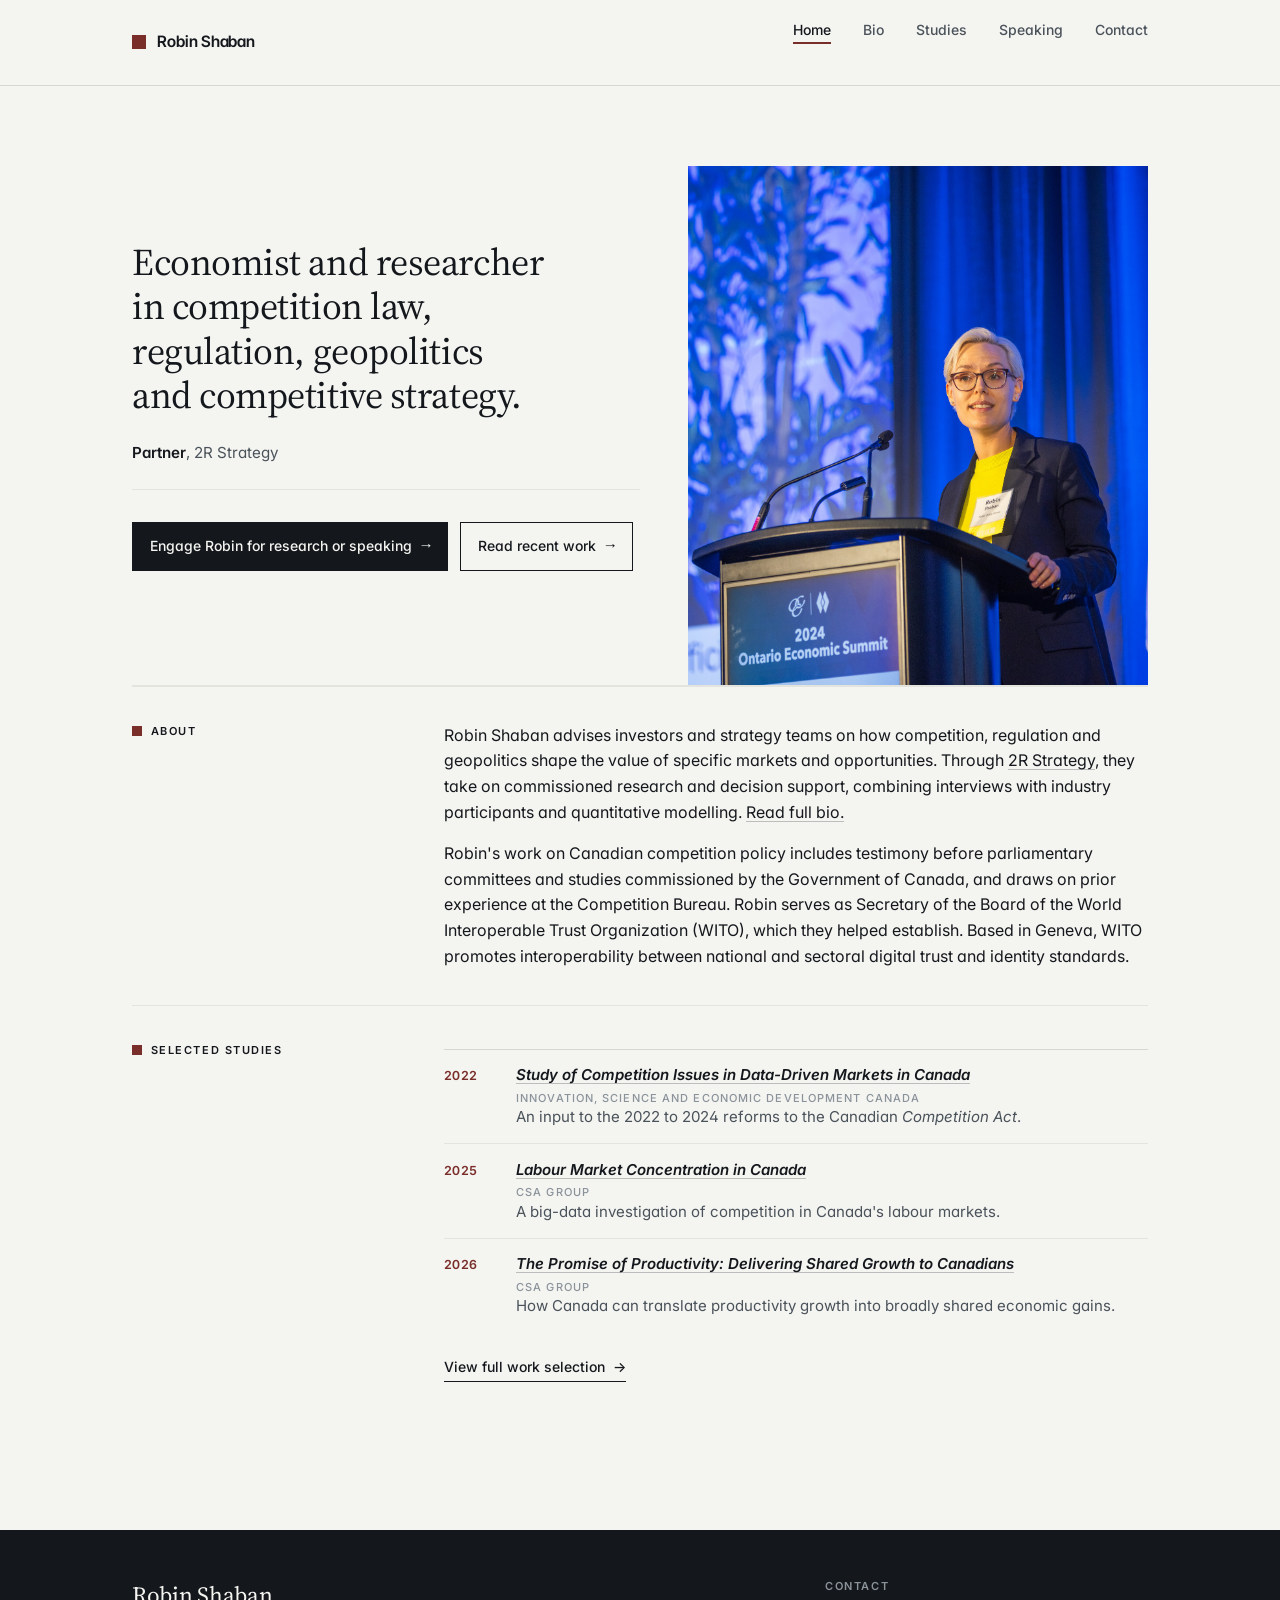
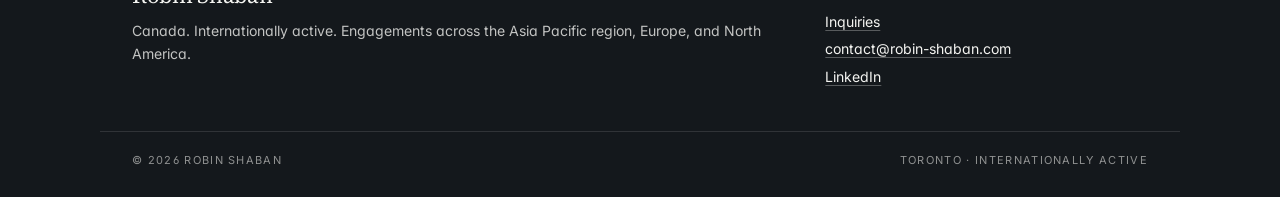
==== commit 80b2cc4c: "Add files via upload" ====
--- a/index.html
+++ b/index.html
@@ -74,7 +74,7 @@
         <p>Robin Shaban advises investors and strategy teams on how competition, regulation and geopolitics shape the value of specific markets and opportunities. Through <a href="https://2rstrategy.ca/" target="_blank" rel="noopener">2R Strategy</a>, they take on commissioned research and decision support, combining interviews with industry participants and quantitative modelling. <a href="bio.html">Read full bio.</a></p>
       </div>
       <div class="body-prose" style="margin-top: 1rem;">
-        <p>Robin's work on Canadian competition policy includes testimony before parliamentary committees and studies commissioned by the Government of Canada, and draws on prior experience at the Competition Bureau. Robin serves as Secretary of the Board of the World Interoperability and Trust Organization (WITO), which they helped establish. Based in Geneva, WITO promotes interoperability between national and sectoral digital trust and identity standards.</p>
+        <p>Robin's work on Canadian competition policy includes testimony before parliamentary committees and studies commissioned by the Government of Canada, and draws on prior experience at the Competition Bureau. Robin serves as Secretary of the Board of the World Interoperable Trust Organization (WITO), which they helped establish. Based in Geneva, WITO promotes interoperability between national and sectoral digital trust and identity standards.</p>
       </div>
     </div>
   </section>
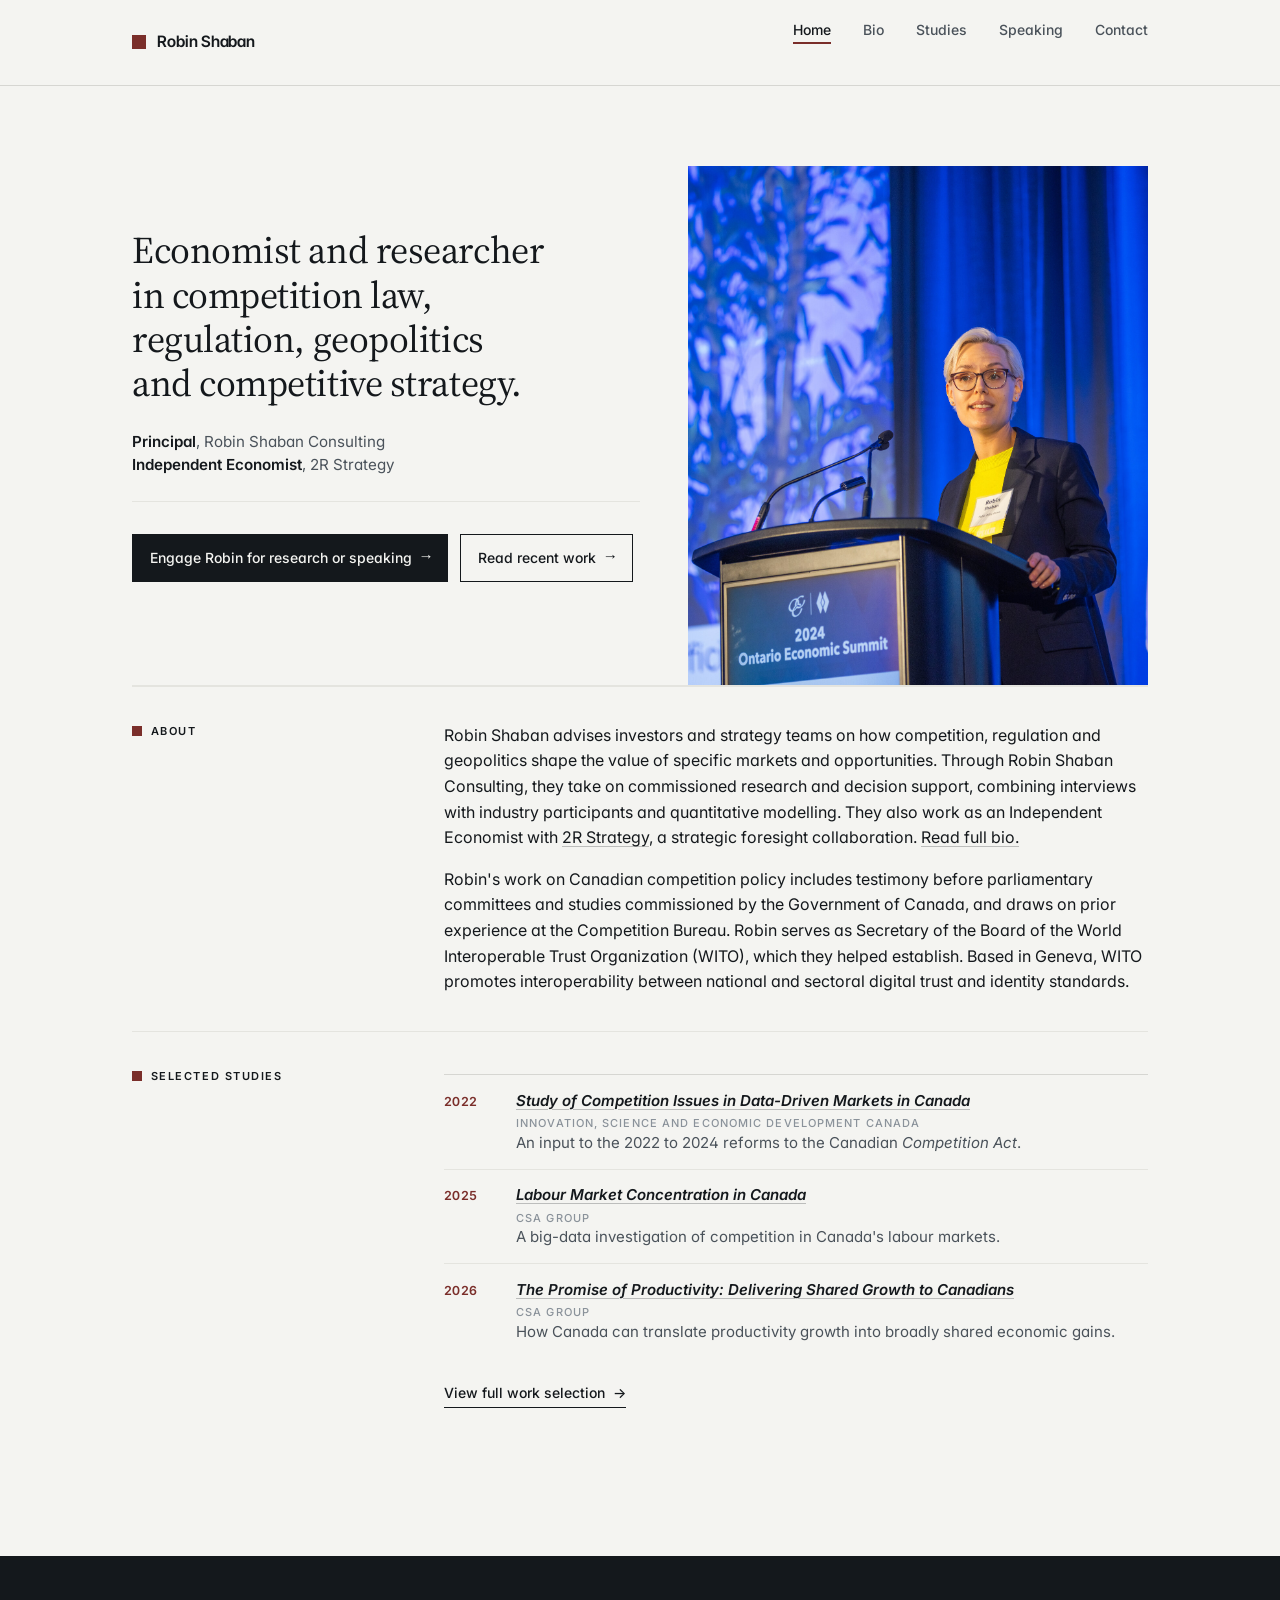
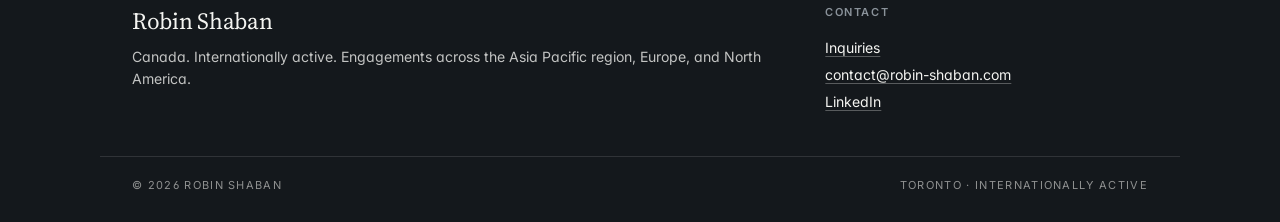
==== commit 7dc123aa: "Add files via upload" ====
--- a/index.html
+++ b/index.html
@@ -53,7 +53,8 @@
         Economist and researcher in competition law, regulation, geopolitics and competitive strategy.
       </h1>
       <p class="hero-proof">
-        <strong>Partner</strong>, 2R Strategy
+        <strong>Principal</strong>, Robin Shaban Consulting<br>
+        <strong>Independent Economist</strong>, 2R Strategy
       </p>
       <div class="hero-ctas">
         <a href="contact.html" class="btn primary">Engage Robin for research or speaking <span class="arr">&rarr;</span></a>
@@ -71,7 +72,7 @@
     </aside>
     <div>
       <div class="body-prose">
-        <p>Robin Shaban advises investors and strategy teams on how competition, regulation and geopolitics shape the value of specific markets and opportunities. Through <a href="https://2rstrategy.ca/" target="_blank" rel="noopener">2R Strategy</a>, they take on commissioned research and decision support, combining interviews with industry participants and quantitative modelling. <a href="bio.html">Read full bio.</a></p>
+        <p>Robin Shaban advises investors and strategy teams on how competition, regulation and geopolitics shape the value of specific markets and opportunities. Through Robin Shaban Consulting, they take on commissioned research and decision support, combining interviews with industry participants and quantitative modelling. They also work as an Independent Economist with <a href="https://2rstrategy.ca/" target="_blank" rel="noopener">2R Strategy</a>, a strategic foresight collaboration. <a href="bio.html">Read full bio.</a></p>
       </div>
       <div class="body-prose" style="margin-top: 1rem;">
         <p>Robin's work on Canadian competition policy includes testimony before parliamentary committees and studies commissioned by the Government of Canada, and draws on prior experience at the Competition Bureau. Robin serves as Secretary of the Board of the World Interoperable Trust Organization (WITO), which they helped establish. Based in Geneva, WITO promotes interoperability between national and sectoral digital trust and identity standards.</p>
